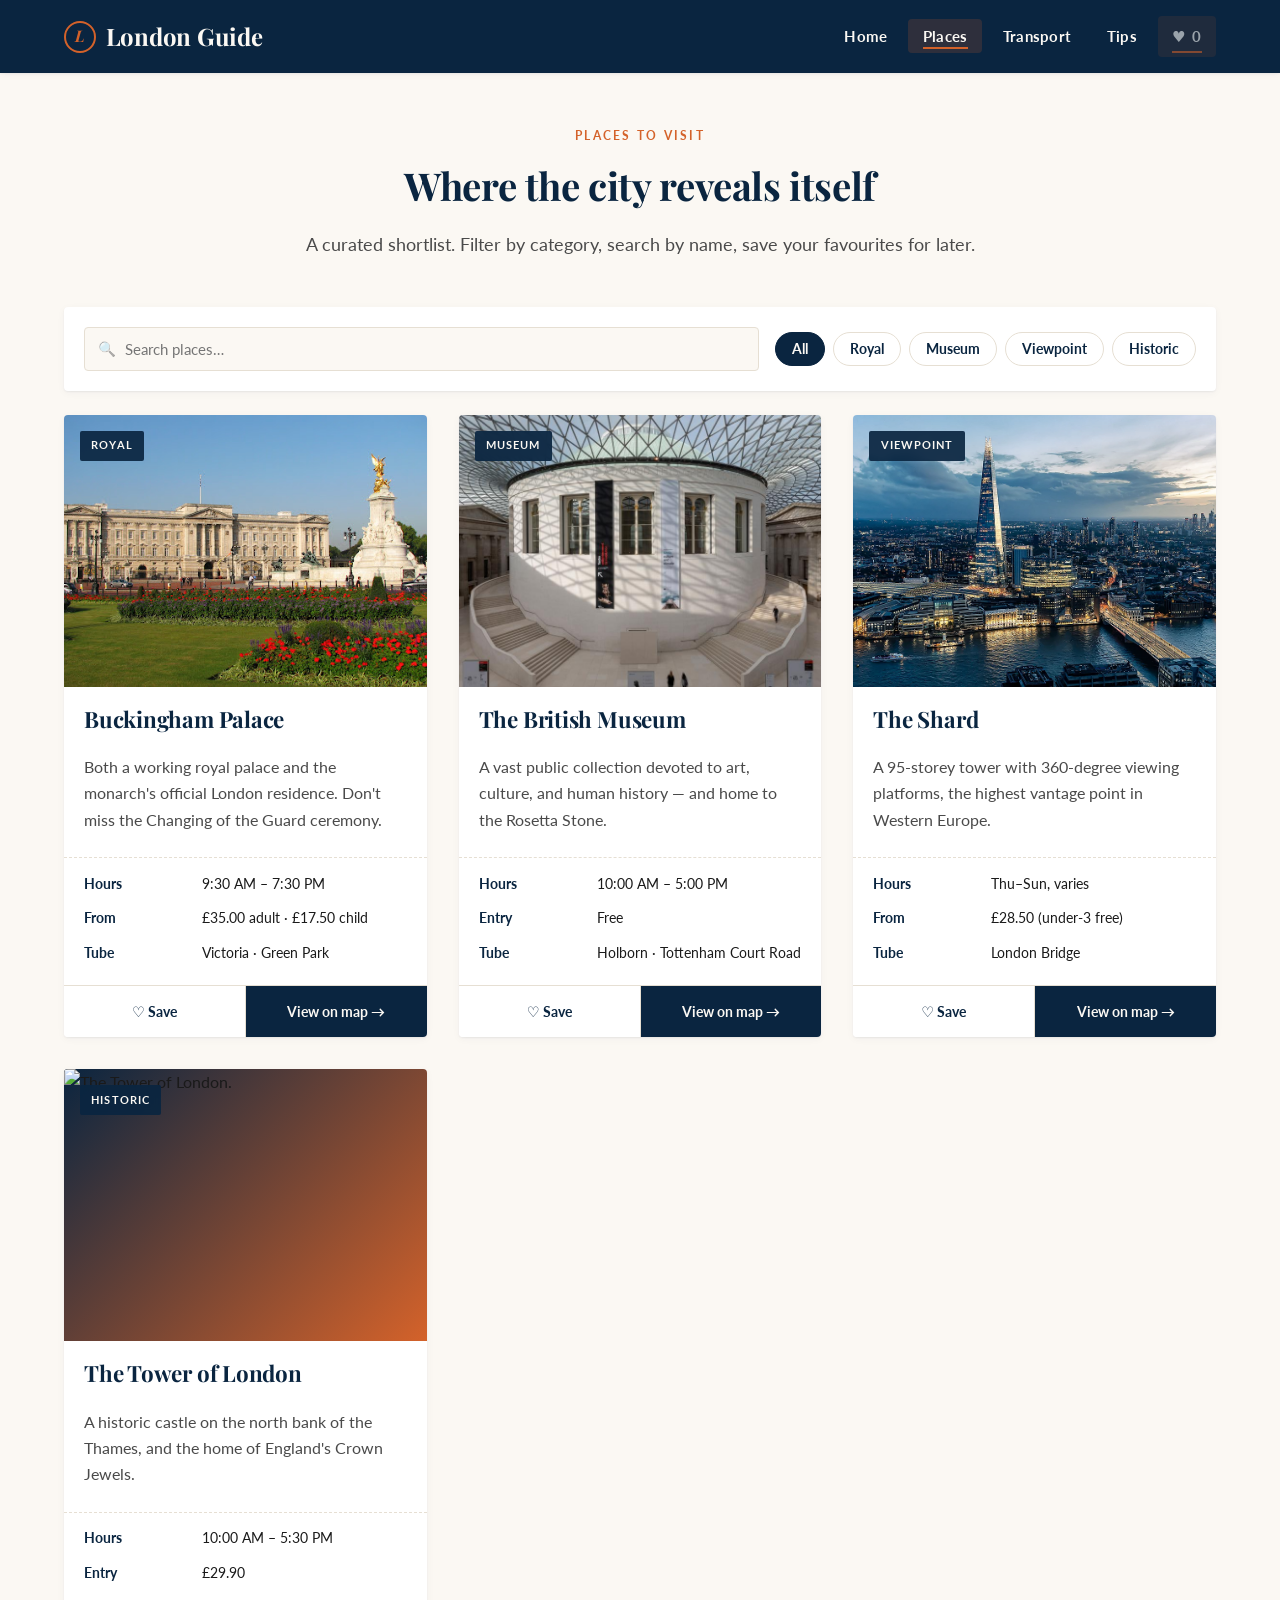
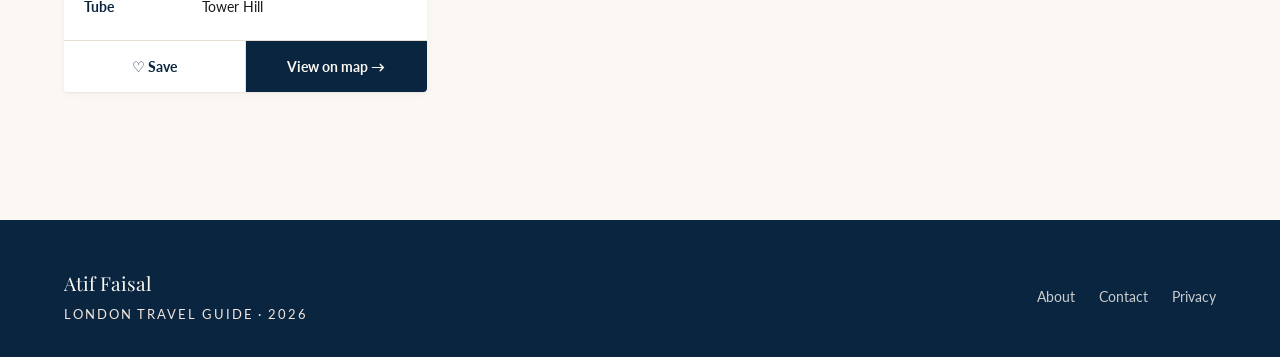
==== places.html @ ee345d66 "Add files via upload" ====
<!doctype html>
<html lang="en">
  <head>
    <meta charset="UTF-8" />
    <meta name="viewport" content="width=device-width, initial-scale=1" />
    <meta
      name="description"
      content="The top places to visit in London — landmarks, museums, viewpoints and historic sites."
    />
    <title>Places — London Travel Guide</title>
    <link rel="stylesheet" href="style.css" />
  </head>
  <body>
    <a class="skip-link" href="#main">Skip to content</a>

    <header class="site-header">
      <div class="container">
        <a href="home.html" class="brand">
          <span class="brand-mark">L</span>
          London Guide
        </a>
        <nav class="main-navigation" aria-label="Primary">
          <ul>
            <li><a href="home.html">Home</a></li>
            <li><a href="places.html">Places</a></li>
            <li><a href="transport.html">Transport</a></li>
            <li><a href="tips.html">Tips</a></li>
            <li>
              <a
                href="places.html"
                class="fav-counter"
                data-count="0"
                aria-label="View saved places"
              >
                ♥ <span class="fav-count-num">0</span>
              </a>
            </li>
          </ul>
        </nav>
      </div>
    </header>

    <main id="main" class="container">
      <section class="section-intro">
        <span class="eyebrow">Places to visit</span>
        <h2>Where the city reveals itself</h2>
        <p>
          A curated shortlist. Filter by category, search by name, save your
          favourites for later.
        </p>
      </section>

      <div class="places-toolbar" role="search">
        <div class="search-wrapper">
          <label
            for="place-search"
            class="visually-hidden"
            style="position: absolute; left: -9999px"
            >Search places</label
          >
          <input
            type="text"
            id="place-search"
            placeholder="Search places…"
            autocomplete="off"
          />
        </div>
        <div class="filter-chips" role="group" aria-label="Filter by category">
          <button class="chip active" data-filter="all" type="button">
            All
          </button>
          <button class="chip" data-filter="royal" type="button">Royal</button>
          <button class="chip" data-filter="museum" type="button">
            Museum
          </button>
          <button class="chip" data-filter="view" type="button">
            Viewpoint
          </button>
          <button class="chip" data-filter="historic" type="button">
            Historic
          </button>
        </div>
      </div>

      <section id="places-box" aria-label="Places to visit">
        <article
          class="place-card"
          data-place-id="buckingham"
          data-category="royal"
        >
          <div class="card-image">
            <img
              src="media/buckingham_palace.jpg"
              alt="The front of Buckingham Palace with the Victoria Memorial."
              onerror="
                this.parentElement.style.background =
                  'linear-gradient(135deg,#0a2540,#d4622a)'
              "
            />
            <span class="category-tag">Royal</span>
          </div>
          <h3>Buckingham Palace</h3>
          <p>
            Both a working royal palace and the monarch's official London
            residence. Don't miss the Changing of the Guard ceremony.
          </p>
          <ul class="place-meta">
            <li><strong>Hours</strong>9:30 AM – 7:30 PM</li>
            <li><strong>From</strong>£35.00 adult · £17.50 child</li>
            <li><strong>Tube</strong>Victoria · Green Park</li>
          </ul>
          <div class="card-actions">
            <a
              href="https://www.google.com/maps/place/Buckingham+Palace/@51.501364,-0.14189,14z"
              target="_blank"
              rel="noopener"
              class="map-link"
              >View on map →</a
            >
          </div>
        </article>

        <article
          class="place-card"
          data-place-id="british-museum"
          data-category="museum"
        >
          <div class="card-image">
            <img
              src="media/british_museum.jpg"
              alt="The Great Court at the British Museum."
              onerror="
                this.parentElement.style.background =
                  'linear-gradient(135deg,#0a2540,#d4622a)'
              "
            />
            <span class="category-tag">Museum</span>
          </div>
          <h3>The British Museum</h3>
          <p>
            A vast public collection devoted to art, culture, and human history
            — and home to the Rosetta Stone.
          </p>
          <ul class="place-meta">
            <li><strong>Hours</strong>10:00 AM – 5:00 PM</li>
            <li><strong>Entry</strong>Free</li>
            <li><strong>Tube</strong>Holborn · Tottenham Court Road</li>
          </ul>
          <div class="card-actions">
            <a
              href="https://www.google.com/maps/place/The+British+Museum/@51.519412,-0.1444638,14z"
              target="_blank"
              rel="noopener"
              class="map-link"
              >View on map →</a
            >
          </div>
        </article>

        <article
          class="place-card"
          data-place-id="the-shard"
          data-category="view"
        >
          <div class="card-image">
            <img
              src="media/the_shard.webp"
              alt="The Shard skyscraper against the London skyline."
              onerror="
                this.parentElement.style.background =
                  'linear-gradient(135deg,#0a2540,#d4622a)'
              "
            />
            <span class="category-tag">Viewpoint</span>
          </div>
          <h3>The Shard</h3>
          <p>
            A 95-storey tower with 360-degree viewing platforms, the highest
            vantage point in Western Europe.
          </p>
          <ul class="place-meta">
            <li><strong>Hours</strong>Thu–Sun, varies</li>
            <li><strong>From</strong>£28.50 (under-3 free)</li>
            <li><strong>Tube</strong>London Bridge</li>
          </ul>
          <div class="card-actions">
            <a
              href="https://www.google.com/maps/place/The+Shard/@51.5045,-0.0865,17z"
              target="_blank"
              rel="noopener"
              class="map-link"
              >View on map →</a
            >
          </div>
        </article>

        <article
          class="place-card"
          data-place-id="tower-of-london"
          data-category="historic"
        >
          <div class="card-image">
            <img
              src="media/tower_of_london.jpg"
              alt="The Tower of London."
              onerror="
                this.parentElement.style.background =
                  'linear-gradient(135deg,#0a2540,#d4622a)'
              "
            />
            <span class="category-tag">Historic</span>
          </div>
          <h3>The Tower of London</h3>
          <p>
            A historic castle on the north bank of the Thames, and the home of
            England's Crown Jewels.
          </p>
          <ul class="place-meta">
            <li><strong>Hours</strong>10:00 AM – 5:30 PM</li>
            <li><strong>Entry</strong>£29.90</li>
            <li><strong>Tube</strong>Tower Hill</li>
          </ul>
          <div class="card-actions">
            <a
              href="https://www.google.com/maps/place/Tower+of+London/@51.5081124,-0.0785242,17z"
              target="_blank"
              rel="noopener"
              class="map-link"
              >View on map →</a
            >
          </div>
        </article>
      </section>
    </main>

    <footer class="site-footer">
      <div class="container">
        <div class="brand-line">
          Atif Faisal
          <span>London Travel Guide · 2026</span>
        </div>
        <ul>
          <li><a href="#">About</a></li>
          <li><a href="#">Contact</a></li>
          <li><a href="#">Privacy</a></li>
        </ul>
      </div>
    </footer>

    <script src="script.js"></script>
  </body>
</html>
---- style.css ----
/* =========================================================================
   London Travel Guide — Editorial Redesign
   Author: Atif Faisal
   Aesthetic: Refined editorial — inspired by travel magazines.
   Palette: Deep navy + warm terracotta + soft cream, with generous whitespace.
   Type: Playfair Display (display) paired with Lato (body) for hierarchy.
   ========================================================================= */

@import url("https://fonts.googleapis.com/css2?family=Lato:wght@300;400;700&family=Playfair+Display:ital,wght@0,700;0,900;1,700&display=swap");

/* ---------- Design tokens ---------- */
:root {
  --navy: #0a2540;
  --navy-soft: #1b3a5e;
  --terracotta: #d4622a;
  --terracotta-soft: #f4e6dc;
  --terracotta-deep: #a84a1e;
  --cream: #fbf8f3;
  --ink: #1a1a1a;
  --ink-soft: #4a4a4a;
  --rule: #e6dfd3;
  --shadow-sm: 0 1px 2px rgba(10, 37, 64, 0.06), 0 2px 8px rgba(10, 37, 64, 0.04);
  --shadow-md: 0 4px 12px rgba(10, 37, 64, 0.08), 0 12px 32px rgba(10, 37, 64, 0.06);
  --radius: 4px;
  --max: 1200px;
  --ease: cubic-bezier(0.2, 0.7, 0.2, 1);
}

/* ---------- Reset ---------- */
*, *::before, *::after { box-sizing: border-box; }
html { scroll-behavior: smooth; }
body {
  margin: 0;
  font-family: "Lato", system-ui, sans-serif;
  font-weight: 400;
  line-height: 1.65;
  color: var(--ink);
  background: var(--cream);
  -webkit-font-smoothing: antialiased;
}

img { max-width: 100%; height: auto; display: block; }
ul { list-style: none; padding: 0; margin: 0; }
button { font-family: inherit; cursor: pointer; }

/* ---------- Accessibility ---------- */
.skip-link {
  position: absolute;
  left: -9999px;
  top: 0;
  background: var(--navy);
  color: var(--cream);
  padding: 0.75rem 1rem;
  z-index: 100;
  text-decoration: none;
  font-weight: 700;
}
.skip-link:focus { left: 0.5rem; top: 0.5rem; }

a:focus-visible,
button:focus-visible,
input:focus-visible {
  outline: 2px solid var(--terracotta);
  outline-offset: 3px;
  border-radius: 2px;
}

/* ---------- Typography ---------- */
h1, h2, h3, .display {
  font-family: "Playfair Display", Georgia, serif;
  font-weight: 700;
  color: var(--navy);
  line-height: 1.15;
  margin: 0 0 0.6em;
  letter-spacing: -0.01em;
}
h1 { font-size: clamp(2.2rem, 4.5vw, 3.4rem); }
h2 { font-size: clamp(1.7rem, 3vw, 2.4rem); }
h3 { font-size: 1.35rem; }
p { margin: 0 0 1em; color: var(--ink-soft); }

a {
  color: var(--terracotta-deep);
  text-decoration: none;
  transition: color 0.2s var(--ease);
}
a:hover { color: var(--navy); }

.eyebrow {
  display: inline-block;
  font-family: "Lato", sans-serif;
  font-size: 0.78rem;
  font-weight: 700;
  letter-spacing: 0.18em;
  text-transform: uppercase;
  color: var(--terracotta);
  margin-bottom: 1rem;
}

/* ---------- Layout ---------- */
.container { width: 90%; max-width: var(--max); margin: 0 auto; }
.single { max-width: 820px; }
main { padding: 3rem 0 4rem; }

/* ---------- Header / Nav ---------- */
.site-header {
  background: var(--navy);
  color: var(--cream);
  position: sticky;
  top: 0;
  z-index: 50;
  box-shadow: var(--shadow-sm);
}
.site-header .container {
  display: flex;
  align-items: center;
  justify-content: space-between;
  flex-wrap: wrap;
  gap: 1rem;
  padding: 1rem 0;
}
.brand {
  font-family: "Playfair Display", serif;
  font-size: 1.5rem;
  font-weight: 700;
  color: var(--cream);
  letter-spacing: -0.01em;
  display: flex;
  align-items: center;
  gap: 0.6rem;
}
.brand-mark {
  width: 32px; height: 32px;
  border: 2px solid var(--terracotta);
  border-radius: 50%;
  display: inline-flex;
  align-items: center;
  justify-content: center;
  font-style: italic;
  font-size: 1rem;
  color: var(--terracotta);
}
.main-navigation ul {
  display: flex;
  gap: 0.4rem;
  align-items: center;
  flex-wrap: wrap;
}
.main-navigation a {
  color: var(--cream);
  font-size: 0.95rem;
  font-weight: 700;
  letter-spacing: 0.02em;
  padding: 0.5rem 0.9rem;
  border-radius: var(--radius);
  position: relative;
  transition: color 0.2s var(--ease), background 0.2s var(--ease);
}
.main-navigation a:hover { color: var(--terracotta); }
.main-navigation a.active-nav {
  color: var(--cream);
  background: rgba(212, 98, 42, 0.18);
}
.main-navigation a.active-nav::after {
  content: "";
  position: absolute;
  left: 0.9rem;
  right: 0.9rem;
  bottom: 0.25rem;
  height: 2px;
  background: var(--terracotta);
}

/* Favourites counter pill in nav */
.fav-counter {
  display: inline-flex;
  align-items: center;
  gap: 0.4rem;
  background: var(--terracotta);
  color: white;
  padding: 0.4rem 0.8rem;
  border-radius: 999px;
  font-size: 0.85rem;
  font-weight: 700;
  text-decoration: none;
  transition: transform 0.2s var(--ease), background 0.2s var(--ease);
}
.fav-counter:hover { background: var(--terracotta-deep); color: white; transform: translateY(-1px); }
.fav-counter[data-count="0"] { opacity: 0.6; }

/* ---------- Hero (home) ---------- */
.hero {
  position: relative;
  padding: 4rem 0 3rem;
  background:
    linear-gradient(135deg, rgba(10, 37, 64, 0.88), rgba(10, 37, 64, 0.55)),
    url("media/big_ben_and_parliment.jpg") center/cover no-repeat;
  color: var(--cream);
  margin-bottom: 3rem;
  overflow: hidden;
}
.hero::before {
  content: "";
  position: absolute;
  inset: 0;
  background-image: radial-gradient(circle, rgba(255,255,255,0.04) 1px, transparent 1px);
  background-size: 22px 22px;
  opacity: 0.5;
  pointer-events: none;
}
.hero .container { position: relative; max-width: 820px; }
.hero h1 { color: var(--cream); font-size: clamp(2.5rem, 6vw, 4.2rem); }
.hero h1 em { font-style: italic; color: var(--terracotta-soft); }
.hero p {
  color: rgba(251, 248, 243, 0.88);
  font-size: 1.15rem;
  max-width: 60ch;
}
.hero-meta {
  display: flex;
  gap: 2rem;
  margin-top: 2rem;
  padding-top: 1.5rem;
  border-top: 1px solid rgba(251, 248, 243, 0.18);
  flex-wrap: wrap;
}
.hero-meta div { font-size: 0.85rem; }
.hero-meta strong {
  display: block;
  font-family: "Playfair Display", serif;
  font-size: 1.4rem;
  color: var(--terracotta-soft);
  font-weight: 700;
}

/* ---------- Section intro ---------- */
.section-intro {
  max-width: 720px;
  margin: 0 auto 3rem;
  text-align: center;
}
.section-intro p { font-size: 1.1rem; }

/* ---------- Reviews ---------- */
.reviews-grid {
  display: grid;
  gap: 2rem;
  grid-template-columns: 1fr;
  margin-top: 2rem;
}
@media (min-width: 720px) {
  .reviews-grid { grid-template-columns: 1fr 1fr; }
}
.review {
  background: white;
  padding: 2rem;
  border-radius: var(--radius);
  box-shadow: var(--shadow-sm);
  position: relative;
  border-left: 3px solid var(--terracotta);
  transition: transform 0.3s var(--ease), box-shadow 0.3s var(--ease);
}
.review:hover { transform: translateY(-3px); box-shadow: var(--shadow-md); }
.review::before {
  content: """;
  position: absolute;
  top: -0.5rem;
  right: 1.5rem;
  font-family: "Playfair Display", serif;
  font-size: 5rem;
  color: var(--terracotta-soft);
  line-height: 1;
  font-style: italic;
}
.review .reviewer-image-box {
  width: 64px; height: 64px;
  border-radius: 50%;
  overflow: hidden;
  margin-bottom: 1rem;
  border: 2px solid var(--terracotta-soft);
}
.img-of-reviewer { width: 100%; height: 100%; object-fit: cover; }
.image-copyright { font-size: 0.7rem; color: #999; margin: 0.25rem 0 0; }
.review p {
  font-family: "Playfair Display", serif;
  font-style: italic;
  font-size: 1.05rem;
  color: var(--ink);
  line-height: 1.6;
}
.review footer {
  font-weight: 700;
  color: var(--navy);
  font-style: normal;
  font-family: "Lato", sans-serif;
  font-size: 0.9rem;
  letter-spacing: 0.05em;
  text-transform: uppercase;
  margin-top: 1rem;
}

/* ---------- Places ---------- */
.places-toolbar {
  display: flex;
  flex-wrap: wrap;
  gap: 1rem;
  align-items: center;
  justify-content: space-between;
  margin: 2rem 0 1.5rem;
  padding: 1.25rem;
  background: white;
  border-radius: var(--radius);
  box-shadow: var(--shadow-sm);
}
.search-wrapper { flex: 1 1 280px; position: relative; }
#place-search {
  width: 100%;
  padding: 0.75rem 1rem 0.75rem 2.5rem;
  font-size: 0.95rem;
  border: 1px solid var(--rule);
  border-radius: var(--radius);
  background: var(--cream);
  font-family: inherit;
  transition: border-color 0.2s var(--ease), background 0.2s var(--ease);
}
#place-search:focus {
  border-color: var(--terracotta);
  background: white;
  outline: none;
}
.search-wrapper::before {
  content: "🔍";
  position: absolute;
  left: 0.85rem;
  top: 50%;
  transform: translateY(-50%);
  font-size: 0.9rem;
  opacity: 0.5;
}

.filter-chips {
  display: flex;
  gap: 0.5rem;
  flex-wrap: wrap;
}
.chip {
  padding: 0.5rem 1rem;
  background: transparent;
  border: 1px solid var(--rule);
  border-radius: 999px;
  font-size: 0.85rem;
  font-weight: 700;
  color: var(--navy);
  transition: all 0.2s var(--ease);
}
.chip:hover { border-color: var(--terracotta); color: var(--terracotta); }
.chip.active {
  background: var(--navy);
  color: var(--cream);
  border-color: var(--navy);
}

#places-box {
  display: grid;
  gap: 2rem;
  grid-template-columns: repeat(auto-fill, minmax(320px, 1fr));
  margin-top: 1rem;
}
.place-card {
  background: white;
  border-radius: var(--radius);
  overflow: hidden;
  display: flex;
  flex-direction: column;
  box-shadow: var(--shadow-sm);
  transition: transform 0.3s var(--ease), box-shadow 0.3s var(--ease);
  position: relative;
}
.place-card:hover { transform: translateY(-4px); box-shadow: var(--shadow-md); }
.place-card .card-image {
  position: relative;
  overflow: hidden;
  aspect-ratio: 4 / 3;
}
.place-card .card-image img {
  width: 100%; height: 100%;
  object-fit: cover;
  transition: transform 0.6s var(--ease);
}
.place-card:hover .card-image img { transform: scale(1.05); }
.place-card .category-tag {
  position: absolute;
  top: 1rem; left: 1rem;
  background: rgba(10, 37, 64, 0.92);
  color: var(--cream);
  font-size: 0.7rem;
  font-weight: 700;
  letter-spacing: 0.1em;
  text-transform: uppercase;
  padding: 0.35rem 0.7rem;
  border-radius: 2px;
  backdrop-filter: blur(4px);
}
.place-card h3 {
  padding: 1.25rem 1.25rem 0.5rem;
  font-size: 1.4rem;
}
.place-card > p {
  padding: 0 1.25rem;
  flex-grow: 1;
}
.place-meta {
  padding: 0.5rem 1.25rem 1rem;
  border-top: 1px dashed var(--rule);
  margin-top: 0.5rem;
  font-size: 0.88rem;
}
.place-meta li {
  padding: 0.35rem 0;
  display: flex;
  gap: 0.5rem;
}
.place-meta strong {
  color: var(--navy);
  flex: 0 0 110px;
  font-weight: 700;
}

.card-actions {
  display: flex;
  gap: 0;
  margin-top: auto;
  border-top: 1px solid var(--rule);
}
.fav-btn,
.map-link {
  flex: 1;
  padding: 0.85rem;
  text-align: center;
  font-size: 0.9rem;
  font-weight: 700;
  border: none;
  background: white;
  color: var(--navy);
  transition: background 0.2s var(--ease), color 0.2s var(--ease);
  font-family: inherit;
  text-decoration: none;
  display: flex;
  align-items: center;
  justify-content: center;
  gap: 0.4rem;
}
.fav-btn:hover { background: var(--terracotta-soft); color: var(--terracotta-deep); }
.fav-btn.fav-active {
  background: var(--terracotta-soft);
  color: var(--terracotta-deep);
}
.map-link {
  background: var(--navy);
  color: var(--cream);
  border-left: 1px solid var(--rule);
}
.map-link:hover { background: var(--terracotta); color: white; text-decoration: none; }

.no-results {
  grid-column: 1 / -1;
  text-align: center;
  color: var(--ink-soft);
  font-style: italic;
  padding: 3rem;
  background: white;
  border-radius: var(--radius);
}

/* ---------- Transport ---------- */
.transport-layout {
  display: grid;
  grid-template-columns: 220px 1fr;
  gap: 3rem;
  margin-top: 2rem;
}
@media (max-width: 768px) {
  .transport-layout { grid-template-columns: 1fr; gap: 1.5rem; }
}
.second-navigation {
  position: sticky;
  top: 90px;
  align-self: start;
  padding: 1.5rem;
  background: white;
  border-radius: var(--radius);
  box-shadow: var(--shadow-sm);
}
.second-navigation h3 {
  font-size: 0.78rem;
  letter-spacing: 0.18em;
  text-transform: uppercase;
  color: var(--terracotta);
  font-family: "Lato", sans-serif;
  font-weight: 700;
  margin-bottom: 1rem;
}
.second-navigation ul { display: flex; flex-direction: column; gap: 0.25rem; }
.second-navigation a {
  display: block;
  padding: 0.6rem 0.75rem;
  border-radius: var(--radius);
  color: var(--navy);
  font-weight: 700;
  font-size: 0.95rem;
  border-left: 3px solid transparent;
  transition: all 0.2s var(--ease);
}
.second-navigation a:hover { background: var(--cream); }
.second-navigation a.active-sidebar {
  background: var(--terracotta-soft);
  color: var(--terracotta-deep);
  border-left-color: var(--terracotta);
  text-decoration: none;
}

.transport-section {
  margin-bottom: 3rem;
  padding-bottom: 2rem;
  border-bottom: 1px solid var(--rule);
}
.transport-section:last-child { border-bottom: none; }
.transport-name h3 {
  display: flex;
  align-items: center;
  gap: 0.75rem;
  font-size: 1.6rem;
}
.transport-icon {
  width: 36px; height: 36px;
  padding: 6px;
  background: var(--terracotta-soft);
  border-radius: 50%;
}

/* ---------- Tips Accordion ---------- */
#tips-list {
  background: white;
  border-radius: var(--radius);
  box-shadow: var(--shadow-sm);
  overflow: hidden;
  margin-top: 2rem;
}
.accordion-item {
  border-bottom: 1px solid var(--rule);
}
.accordion-item:last-child { border-bottom: none; }
.accordion-trigger {
  display: flex;
  justify-content: space-between;
  align-items: center;
  width: 100%;
  background: none;
  border: none;
  padding: 1.4rem 1.75rem;
  font-size: 1.1rem;
  font-weight: 700;
  color: var(--navy);
  font-family: "Playfair Display", serif;
  text-align: left;
  gap: 1rem;
  transition: background 0.2s var(--ease);
}
.accordion-trigger:hover { background: var(--cream); }
.accordion-item.open .accordion-trigger { background: var(--cream); color: var(--terracotta-deep); }
.accordion-icon {
  font-size: 1.6rem;
  line-height: 1;
  flex-shrink: 0;
  color: var(--terracotta);
  transition: transform 0.3s var(--ease);
  font-family: "Lato", sans-serif;
}
.accordion-item.open .accordion-icon { transform: rotate(45deg); }
.accordion-body {
  padding: 0 1.75rem 1.5rem;
  color: var(--ink-soft);
  line-height: 1.75;
  animation: fadeSlide 0.3s var(--ease);
}
@keyframes fadeSlide {
  from { opacity: 0; transform: translateY(-6px); }
  to { opacity: 1; transform: translateY(0); }
}

/* ---------- Scroll reveal ---------- */
.reveal-hidden {
  opacity: 0;
  transform: translateY(24px);
  transition: opacity 0.7s var(--ease), transform 0.7s var(--ease);
}
.reveal-visible {
  opacity: 1;
  transform: translateY(0);
}

/* ---------- Toast (favourite feedback) ---------- */
.toast {
  position: fixed;
  bottom: 2rem;
  left: 50%;
  transform: translateX(-50%) translateY(120%);
  background: var(--navy);
  color: var(--cream);
  padding: 0.85rem 1.5rem;
  border-radius: 999px;
  box-shadow: var(--shadow-md);
  font-size: 0.9rem;
  font-weight: 700;
  z-index: 100;
  transition: transform 0.4s var(--ease);
  pointer-events: none;
}
.toast.show { transform: translateX(-50%) translateY(0); }

/* ---------- Footer ---------- */
.site-footer {
  background: var(--navy);
  color: var(--cream);
  padding: 3rem 0 2rem;
  margin-top: 4rem;
}
.site-footer .container {
  display: grid;
  grid-template-columns: 1fr auto;
  gap: 2rem;
  align-items: center;
}
@media (max-width: 600px) {
  .site-footer .container { grid-template-columns: 1fr; text-align: center; }
}
.site-footer .brand-line {
  font-family: "Playfair Display", serif;
  font-size: 1.2rem;
}
.site-footer .brand-line span {
  display: block;
  font-family: "Lato", sans-serif;
  font-size: 0.8rem;
  letter-spacing: 0.15em;
  text-transform: uppercase;
  color: var(--terracotta-soft);
  margin-top: 0.25rem;
  font-weight: 400;
}
.site-footer ul {
  display: flex;
  gap: 1.5rem;
  flex-wrap: wrap;
  justify-content: center;
}
.site-footer a {
  color: var(--cream);
  font-size: 0.9rem;
  opacity: 0.8;
  transition: opacity 0.2s var(--ease), color 0.2s var(--ease);
}
.site-footer a:hover { opacity: 1; color: var(--terracotta); }
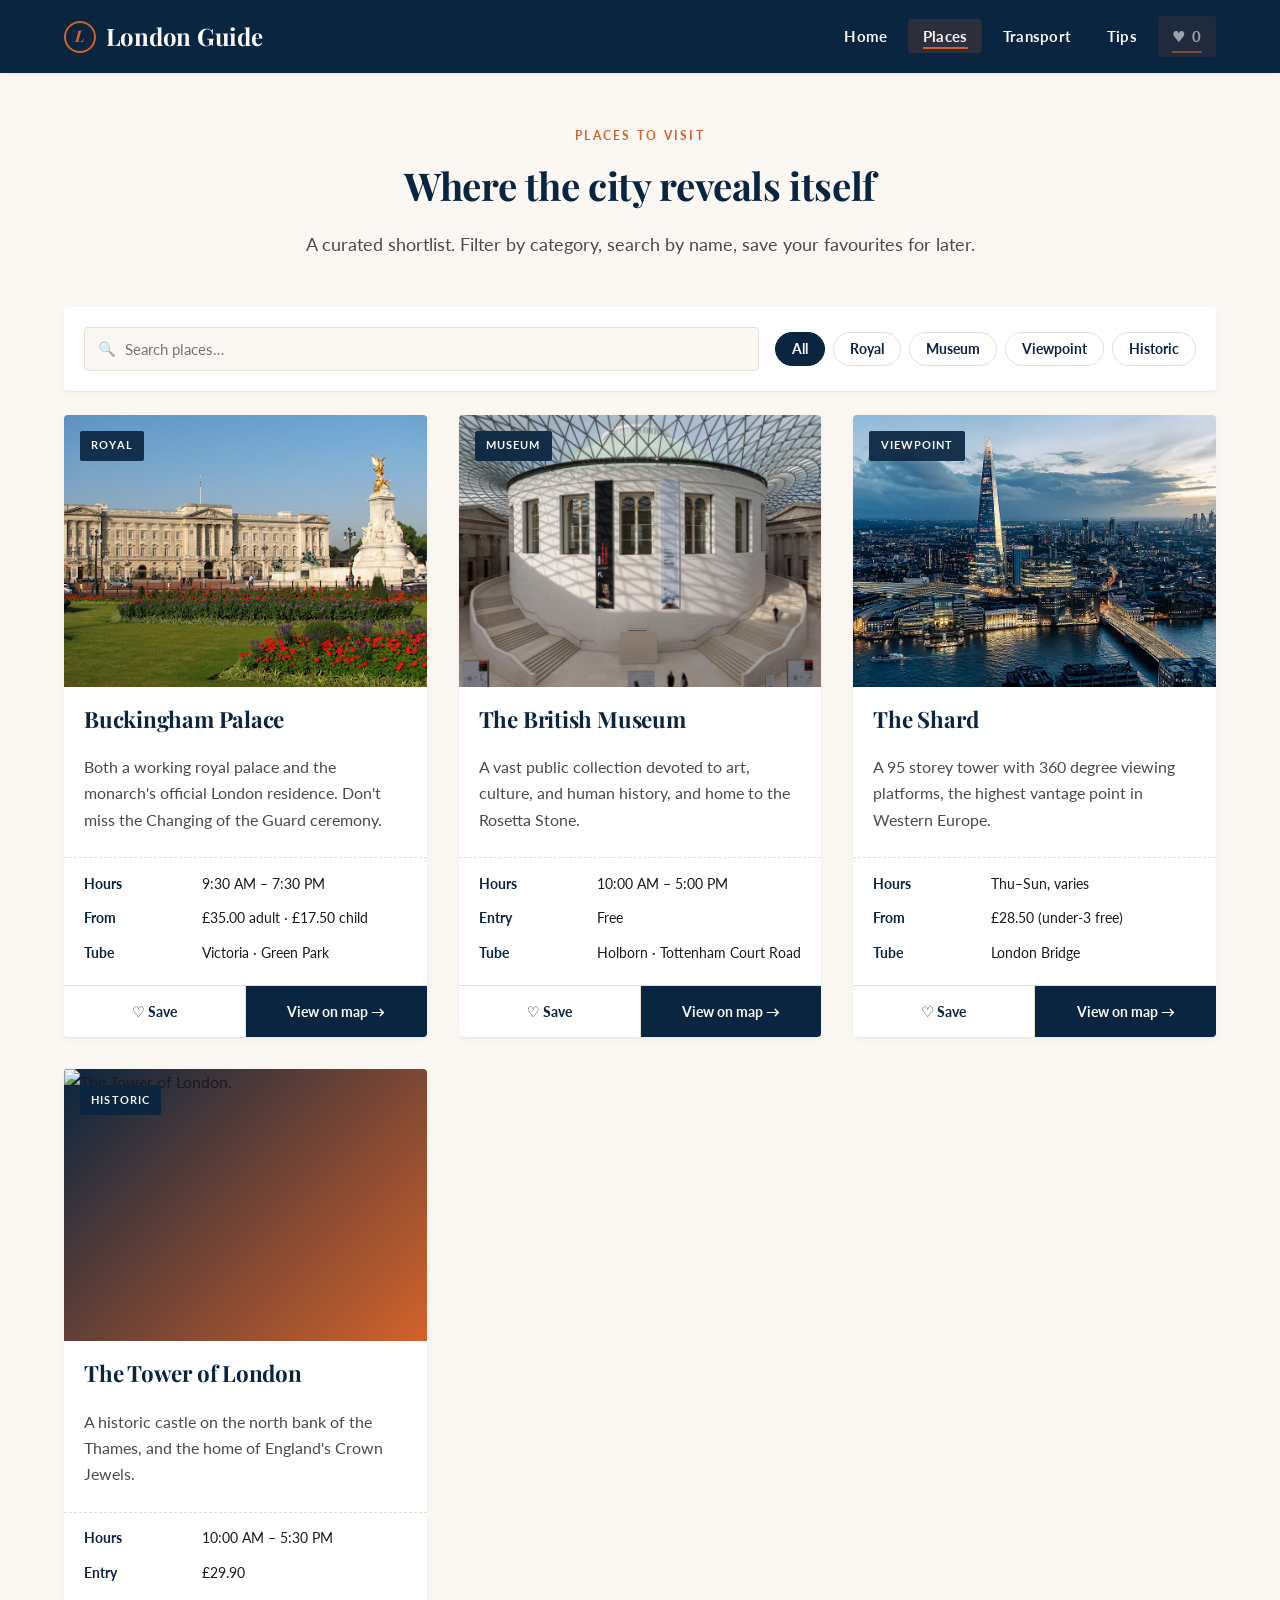
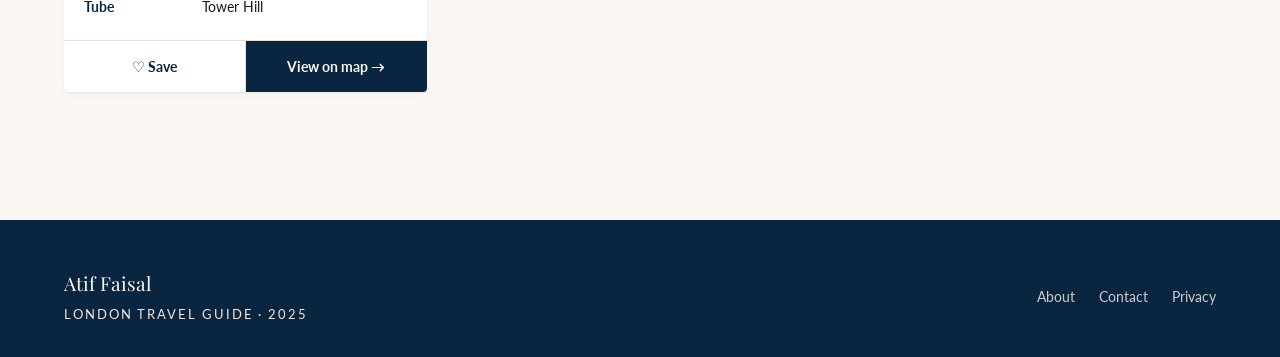
==== commit 694292ee: "Update places.html" ====
--- a/places.html
+++ b/places.html
@@ -138,8 +138,8 @@
           </div>
           <h3>The British Museum</h3>
           <p>
-            A vast public collection devoted to art, culture, and human history
-            — and home to the Rosetta Stone.
+            A vast public collection devoted to art, culture, and human history, 
+            and home to the Rosetta Stone.
           </p>
           <ul class="place-meta">
             <li><strong>Hours</strong>10:00 AM – 5:00 PM</li>
@@ -175,7 +175,7 @@
           </div>
           <h3>The Shard</h3>
           <p>
-            A 95-storey tower with 360-degree viewing platforms, the highest
+            A 95 storey tower with 360 degree viewing platforms, the highest
             vantage point in Western Europe.
           </p>
           <ul class="place-meta">
@@ -237,7 +237,7 @@
       <div class="container">
         <div class="brand-line">
           Atif Faisal
-          <span>London Travel Guide · 2026</span>
+          <span>London Travel Guide · 2025</span>
         </div>
         <ul>
           <li><a href="#">About</a></li>
